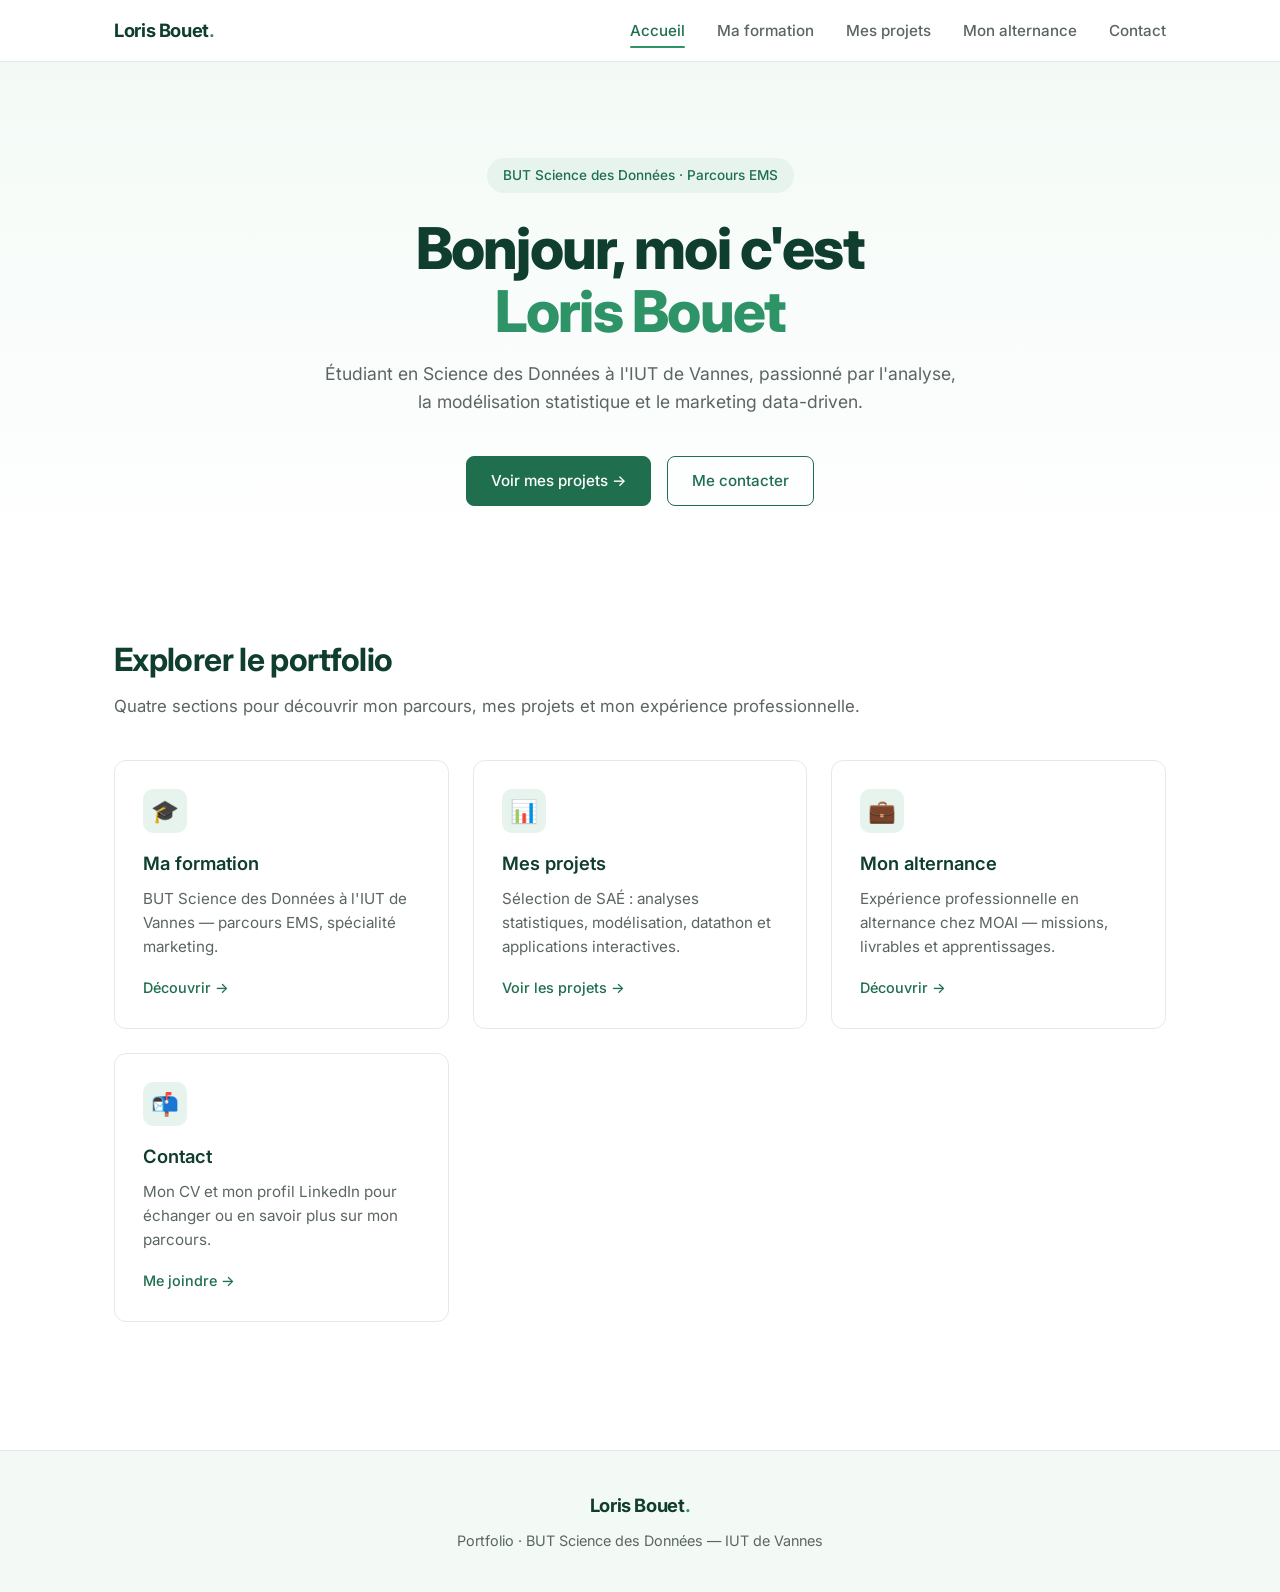
==== index.html @ 18eb28b9 "Initial commit" ====
<!DOCTYPE html>
<html lang="fr">
<head>
  <meta charset="UTF-8">
  <meta name="viewport" content="width=device-width, initial-scale=1.0">
  <title>Loris Bouet — Portfolio</title>
  <meta name="description" content="Portfolio de Loris Bouet, étudiant en BUT Science des Données à l'IUT de Vannes — parcours EMS, spécialité marketing.">
  <link rel="preconnect" href="https://fonts.googleapis.com">
  <link rel="preconnect" href="https://fonts.gstatic.com" crossorigin>
  <link href="https://fonts.googleapis.com/css2?family=Inter:wght@400;500;600;700;800&display=swap" rel="stylesheet">
  <link rel="stylesheet" href="css/style.css">
</head>
<body>

  <nav class="navbar">
    <div class="navbar-inner">
      <a href="index.html" class="brand">Loris Bouet<span class="dot">.</span></a>
      <button class="nav-toggle" aria-label="Menu" onclick="document.getElementById('nav-links').classList.toggle('open')">☰</button>
      <ul class="nav-links" id="nav-links">
        <li><a href="index.html" class="active">Accueil</a></li>
        <li><a href="formation.html">Ma formation</a></li>
        <li><a href="projets.html">Mes projets</a></li>
        <li><a href="alternance.html">Mon alternance</a></li>
        <li><a href="contact.html">Contact</a></li>
      </ul>
    </div>
  </nav>

  <header class="hero">
    <div class="hero-inner">
      <span class="hero-eyebrow">BUT Science des Données · Parcours EMS</span>
      <h1>Bonjour, moi c'est<br><span class="accent">Loris Bouet</span></h1>
      <p>Étudiant en Science des Données à l'IUT de Vannes, passionné par l'analyse, la modélisation statistique et le marketing data-driven.</p>
      <div class="btn-row" style="justify-content: center;">
        <a href="projets.html" class="btn">Voir mes projets →</a>
        <a href="contact.html" class="btn btn-outline">Me contacter</a>
      </div>
    </div>
  </header>

  <section class="section">
    <div class="container">
      <h2 class="section-title">Explorer le portfolio</h2>
      <p class="section-subtitle">Quatre sections pour découvrir mon parcours, mes projets et mon expérience professionnelle.</p>

      <div class="card-grid">
        <a href="formation.html" class="card">
          <div class="card-icon">🎓</div>
          <h3>Ma formation</h3>
          <p>BUT Science des Données à l'IUT de Vannes — parcours EMS, spécialité marketing.</p>
          <span class="arrow">Découvrir →</span>
        </a>

        <a href="projets.html" class="card">
          <div class="card-icon">📊</div>
          <h3>Mes projets</h3>
          <p>Sélection de SAÉ : analyses statistiques, modélisation, datathon et applications interactives.</p>
          <span class="arrow">Voir les projets →</span>
        </a>

        <a href="alternance.html" class="card">
          <div class="card-icon">💼</div>
          <h3>Mon alternance</h3>
          <p>Expérience professionnelle en alternance chez MOAI — missions, livrables et apprentissages.</p>
          <span class="arrow">Découvrir →</span>
        </a>

        <a href="contact.html" class="card">
          <div class="card-icon">📬</div>
          <h3>Contact</h3>
          <p>Mon CV et mon profil LinkedIn pour échanger ou en savoir plus sur mon parcours.</p>
          <span class="arrow">Me joindre →</span>
        </a>
      </div>
    </div>
  </section>

  <footer class="footer">
    <div class="container">
      <span class="brand">Loris Bouet<span class="dot">.</span></span>
      Portfolio · BUT Science des Données — IUT de Vannes
    </div>
  </footer>

</body>
</html>
---- css/style.css ----
/* =====================================================
   Portfolio Loris Bouet — Thème minimaliste vert
   ===================================================== */

:root {
  --green-900: #0f3d2e;
  --green-700: #1f6f4f;
  --green-500: #2e9367;
  --green-400: #4cb185;
  --green-100: #e6f4ed;
  --green-50: #f3faf6;
  --bg: #ffffff;
  --text: #1a1f1c;
  --text-soft: #5b665f;
  --border: #e3eae6;
  --shadow: 0 2px 12px rgba(15, 61, 46, 0.06);
  --shadow-lg: 0 8px 30px rgba(15, 61, 46, 0.10);
  --radius: 12px;
  --radius-sm: 8px;
  --max-width: 1100px;
  --font: 'Inter', -apple-system, BlinkMacSystemFont, 'Segoe UI', Roboto, 'Helvetica Neue', Arial, sans-serif;
}

* {
  box-sizing: border-box;
  margin: 0;
  padding: 0;
}

html {
  scroll-behavior: smooth;
}

body {
  font-family: var(--font);
  color: var(--text);
  background: var(--bg);
  line-height: 1.6;
  -webkit-font-smoothing: antialiased;
  font-size: 16px;
}

a {
  color: var(--green-700);
  text-decoration: none;
  transition: color 0.2s ease;
}

a:hover {
  color: var(--green-500);
}

img {
  max-width: 100%;
  display: block;
}

/* =====================================================
   Navigation
   ===================================================== */
.navbar {
  position: sticky;
  top: 0;
  z-index: 100;
  background: rgba(255, 255, 255, 0.85);
  backdrop-filter: blur(10px);
  -webkit-backdrop-filter: blur(10px);
  border-bottom: 1px solid var(--border);
}

.navbar-inner {
  max-width: var(--max-width);
  margin: 0 auto;
  padding: 1rem 1.5rem;
  display: flex;
  align-items: center;
  justify-content: space-between;
}

.brand {
  font-weight: 700;
  font-size: 1.15rem;
  color: var(--green-900);
  letter-spacing: -0.02em;
}

.brand .dot {
  color: var(--green-500);
}

.nav-links {
  list-style: none;
  display: flex;
  gap: 2rem;
}

.nav-links a {
  color: var(--text-soft);
  font-weight: 500;
  font-size: 0.95rem;
  position: relative;
  padding: 0.25rem 0;
}

.nav-links a:hover,
.nav-links a.active {
  color: var(--green-700);
}

.nav-links a.active::after {
  content: "";
  position: absolute;
  left: 0;
  right: 0;
  bottom: -4px;
  height: 2px;
  background: var(--green-500);
  border-radius: 2px;
}

.nav-toggle {
  display: none;
  background: none;
  border: none;
  cursor: pointer;
  font-size: 1.5rem;
  color: var(--green-900);
}

@media (max-width: 760px) {
  .nav-toggle {
    display: block;
  }
  .nav-links {
    display: none;
    position: absolute;
    top: 100%;
    left: 0;
    right: 0;
    background: white;
    flex-direction: column;
    padding: 1rem 1.5rem;
    gap: 1rem;
    border-bottom: 1px solid var(--border);
  }
  .nav-links.open {
    display: flex;
  }
}

/* =====================================================
   Layout
   ===================================================== */
.container {
  max-width: var(--max-width);
  margin: 0 auto;
  padding: 0 1.5rem;
}

.section {
  padding: 4rem 0;
}

.section-title {
  font-size: 2rem;
  font-weight: 700;
  color: var(--green-900);
  margin-bottom: 0.5rem;
  letter-spacing: -0.02em;
}

.section-subtitle {
  color: var(--text-soft);
  font-size: 1.05rem;
  margin-bottom: 2.5rem;
}

/* =====================================================
   Hero (page d'accueil)
   ===================================================== */
.hero {
  padding: 6rem 0 4rem;
  background: linear-gradient(180deg, var(--green-50) 0%, #ffffff 100%);
}

.hero-inner {
  max-width: var(--max-width);
  margin: 0 auto;
  padding: 0 1.5rem;
  text-align: center;
}

.hero-eyebrow {
  display: inline-block;
  padding: 0.4rem 1rem;
  border-radius: 999px;
  background: var(--green-100);
  color: var(--green-700);
  font-size: 0.85rem;
  font-weight: 500;
  margin-bottom: 1.5rem;
}

.hero h1 {
  font-size: clamp(2.2rem, 5vw, 3.6rem);
  font-weight: 800;
  letter-spacing: -0.03em;
  color: var(--green-900);
  line-height: 1.1;
  margin-bottom: 1rem;
}

.hero h1 .accent {
  color: var(--green-500);
}

.hero p {
  max-width: 640px;
  margin: 0 auto 2.5rem;
  font-size: 1.1rem;
  color: var(--text-soft);
}

/* =====================================================
   Cards grid (accueil + projets)
   ===================================================== */
.card-grid {
  display: grid;
  grid-template-columns: repeat(auto-fill, minmax(260px, 1fr));
  gap: 1.5rem;
}

.card {
  display: block;
  padding: 1.75rem;
  background: white;
  border: 1px solid var(--border);
  border-radius: var(--radius);
  transition: all 0.25s ease;
  color: inherit;
  text-decoration: none;
  position: relative;
  overflow: hidden;
}

.card::before {
  content: "";
  position: absolute;
  top: 0;
  left: 0;
  width: 100%;
  height: 3px;
  background: var(--green-500);
  transform: scaleX(0);
  transform-origin: left;
  transition: transform 0.3s ease;
}

.card:hover {
  border-color: var(--green-400);
  box-shadow: var(--shadow-lg);
  transform: translateY(-4px);
}

.card:hover::before {
  transform: scaleX(1);
}

.card-icon {
  width: 44px;
  height: 44px;
  border-radius: 10px;
  background: var(--green-100);
  color: var(--green-700);
  display: flex;
  align-items: center;
  justify-content: center;
  font-size: 1.4rem;
  font-weight: 700;
  margin-bottom: 1rem;
}

.card h3 {
  font-size: 1.15rem;
  font-weight: 600;
  color: var(--green-900);
  margin-bottom: 0.5rem;
}

.card p {
  color: var(--text-soft);
  font-size: 0.95rem;
}

.card .arrow {
  display: inline-block;
  margin-top: 1rem;
  color: var(--green-700);
  font-weight: 500;
  font-size: 0.9rem;
}

/* =====================================================
   Buttons
   ===================================================== */
.btn {
  display: inline-flex;
  align-items: center;
  gap: 0.5rem;
  padding: 0.75rem 1.5rem;
  background: var(--green-700);
  color: white;
  border-radius: var(--radius-sm);
  font-weight: 500;
  font-size: 0.95rem;
  transition: all 0.2s ease;
  border: 1px solid var(--green-700);
  cursor: pointer;
}

.btn:hover {
  background: var(--green-500);
  border-color: var(--green-500);
  color: white;
  transform: translateY(-1px);
}

.btn-outline {
  background: transparent;
  color: var(--green-700);
}

.btn-outline:hover {
  background: var(--green-100);
  color: var(--green-700);
}

.btn-row {
  display: flex;
  gap: 1rem;
  flex-wrap: wrap;
  margin-top: 1.5rem;
}

/* =====================================================
   Page header
   ===================================================== */
.page-header {
  padding: 4rem 0 3rem;
  background: linear-gradient(180deg, var(--green-50) 0%, #ffffff 100%);
  border-bottom: 1px solid var(--border);
}

.page-header h1 {
  font-size: clamp(2rem, 4vw, 2.8rem);
  font-weight: 800;
  color: var(--green-900);
  letter-spacing: -0.02em;
  margin-bottom: 0.75rem;
}

.page-header p {
  color: var(--text-soft);
  font-size: 1.1rem;
  max-width: 720px;
}

.breadcrumb {
  font-size: 0.9rem;
  color: var(--text-soft);
  margin-bottom: 1rem;
}

.breadcrumb a {
  color: var(--text-soft);
}

.breadcrumb a:hover {
  color: var(--green-700);
}

/* =====================================================
   Content blocks
   ===================================================== */
.content h2 {
  font-size: 1.5rem;
  font-weight: 700;
  color: var(--green-900);
  margin-top: 2.5rem;
  margin-bottom: 1rem;
  letter-spacing: -0.01em;
}

.content p,
.content li {
    text-align: justify;
}

.content h3 {
  font-size: 1.15rem;
  font-weight: 600;
  color: var(--green-700);
  margin-top: 1.75rem;
  margin-bottom: 0.5rem;
}

.content p {
  margin-bottom: 1rem;
  color: var(--text);
}

.content ul,
.content ol {
  margin: 0 0 1.25rem 1.5rem;
  color: var(--text);
}

.content li {
  margin-bottom: 0.4rem;
}

.content strong {
  color: var(--green-900);
}

/* Tag pills */
.tags {
  display: flex;
  flex-wrap: wrap;
  gap: 0.5rem;
  margin: 1rem 0 1.5rem;
}

.tag {
  display: inline-block;
  padding: 0.3rem 0.8rem;
  background: var(--green-100);
  color: var(--green-700);
  border-radius: 999px;
  font-size: 0.8rem;
  font-weight: 500;
}

/* Info boxes */
.info-box {
  padding: 1.25rem 1.5rem;
  background: var(--green-50);
  border-left: 3px solid var(--green-500);
  border-radius: var(--radius-sm);
  margin: 1.5rem 0;
}

.info-box.warn {
  background: #fff8e6;
  border-left-color: #d99a1a;
}

/* =====================================================
   PDF embed
   ===================================================== */
.pdf-embed {
  width: 100%;
  height: 750px;
  border: 1px solid var(--border);
  border-radius: var(--radius);
  background: var(--green-50);
  margin-top: 1rem;
  box-shadow: var(--shadow);
}

.pdf-wrap {
  margin: 2rem 0;
}

.pdf-wrap h3 {
  margin-bottom: 0.75rem;
}

/* =====================================================
   Formation
   ===================================================== */
.info-grid {
  display: grid;
  grid-template-columns: repeat(auto-fit, minmax(220px, 1fr));
  gap: 1.25rem;
  margin: 2rem 0;
}

.info-cell {
  padding: 1.25rem;
  background: var(--green-50);
  border-radius: var(--radius-sm);
  border: 1px solid var(--border);
}

.info-cell .label {
  font-size: 0.8rem;
  text-transform: uppercase;
  letter-spacing: 0.05em;
  color: var(--text-soft);
  font-weight: 600;
  margin-bottom: 0.4rem;
}

.info-cell .value {
  font-size: 1.05rem;
  font-weight: 600;
  color: var(--green-900);
}

.semester {
  margin: 1.5rem 0;
  padding: 1.25rem 1.5rem;
  background: white;
  border: 1px solid var(--border);
  border-radius: var(--radius-sm);
}

.semester h4 {
  color: var(--green-700);
  margin-bottom: 0.5rem;
  font-size: 1rem;
}

/* =====================================================
   Contact
   ===================================================== */
.contact-grid {
  display: grid;
  grid-template-columns: 1fr 1fr;
  gap: 2rem;
  margin-top: 2rem;
}

@media (max-width: 760px) {
  .contact-grid {
    grid-template-columns: 1fr;
  }
}

.contact-card {
  padding: 2rem;
  background: white;
  border: 1px solid var(--border);
  border-radius: var(--radius);
  box-shadow: var(--shadow);
  text-align: center;
}

.contact-card h3 {
  color: var(--green-900);
  margin-bottom: 1rem;
  font-size: 1.2rem;
}

.contact-card img {
  max-width: 200px;
  margin: 1rem auto;
}

/* =====================================================
   Footer
   ===================================================== */
.footer {
  margin-top: 4rem;
  padding: 2.5rem 0;
  border-top: 1px solid var(--border);
  text-align: center;
  color: var(--text-soft);
  font-size: 0.9rem;
  background: var(--green-50);
}

.footer .brand {
  display: block;
  margin-bottom: 0.5rem;
}
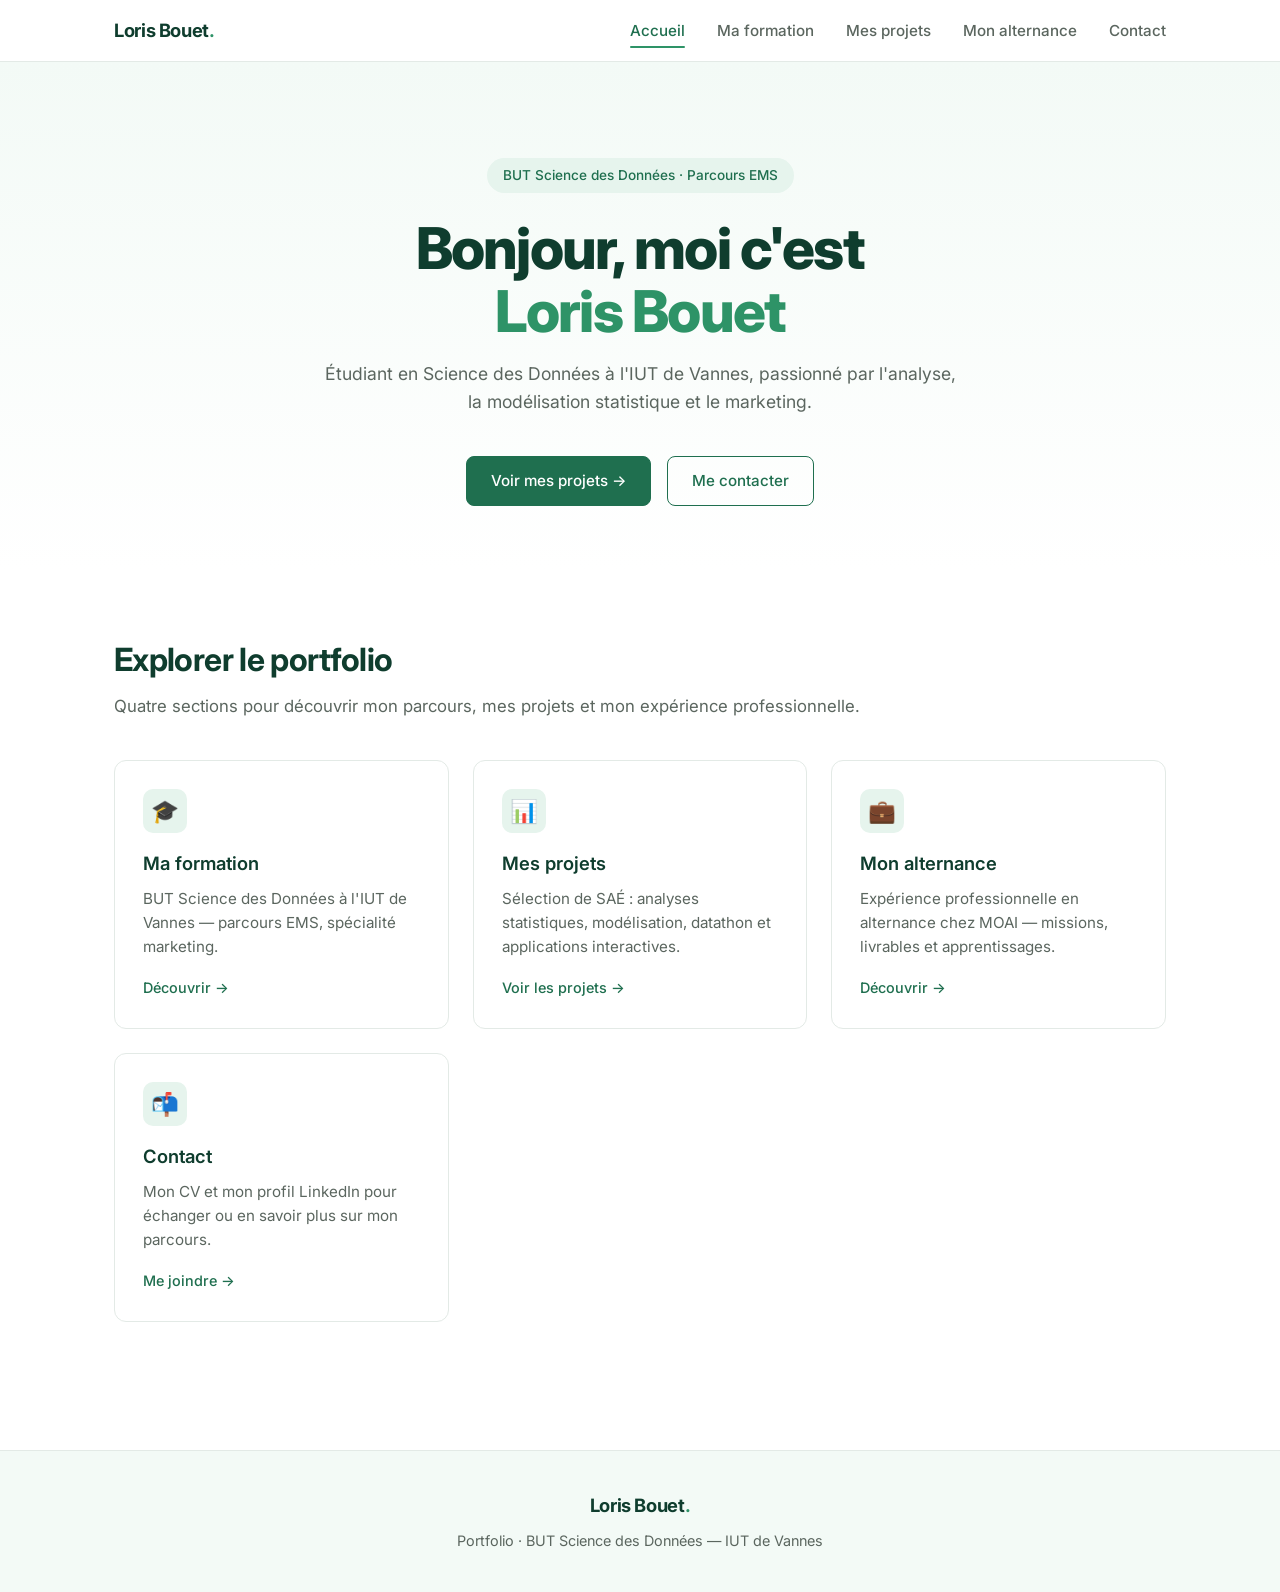
==== commit 0c65fafb: "Update index.html" ====
--- a/index.html
+++ b/index.html
@@ -30,7 +30,7 @@
     <div class="hero-inner">
       <span class="hero-eyebrow">BUT Science des Données · Parcours EMS</span>
       <h1>Bonjour, moi c'est<br><span class="accent">Loris Bouet</span></h1>
-      <p>Étudiant en Science des Données à l'IUT de Vannes, passionné par l'analyse, la modélisation statistique et le marketing data-driven.</p>
+      <p>Étudiant en Science des Données à l'IUT de Vannes, passionné par l'analyse, la modélisation statistique et le marketing.</p>
       <div class="btn-row" style="justify-content: center;">
         <a href="projets.html" class="btn">Voir mes projets →</a>
         <a href="contact.html" class="btn btn-outline">Me contacter</a>
